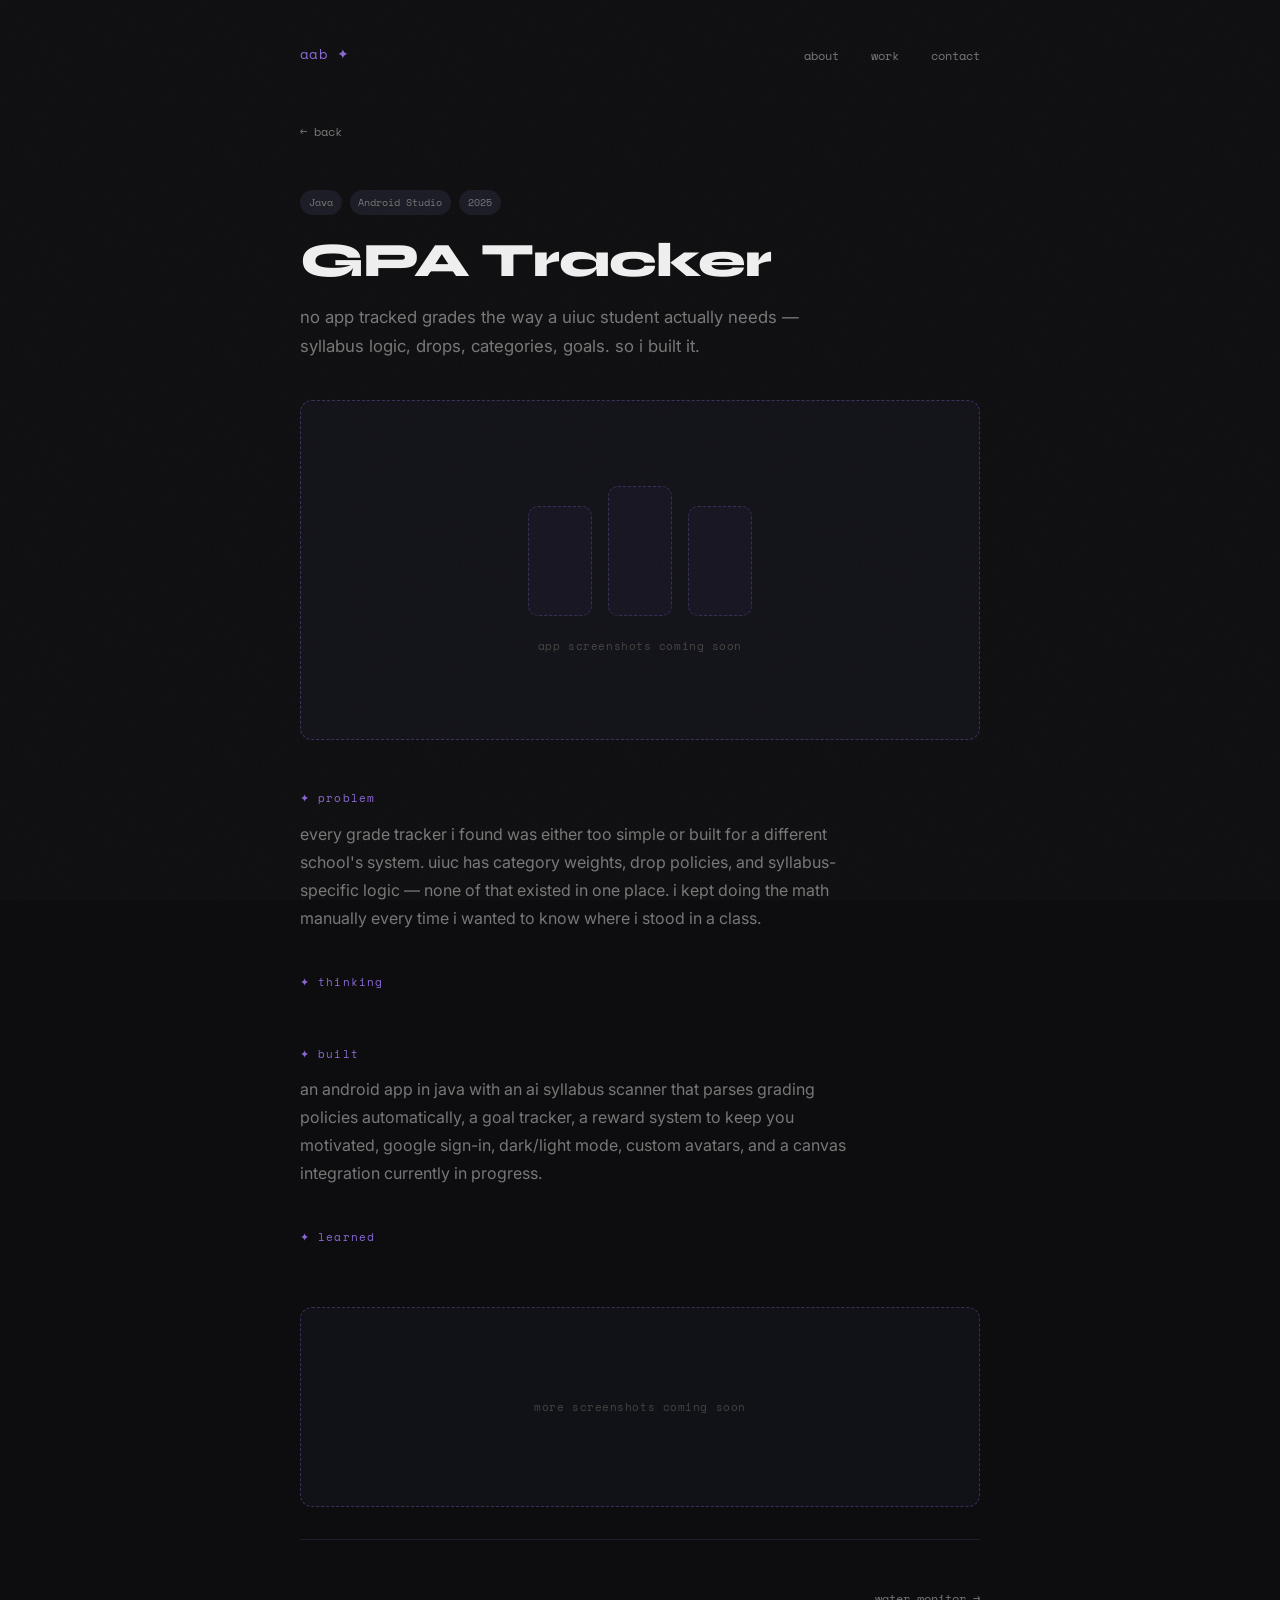
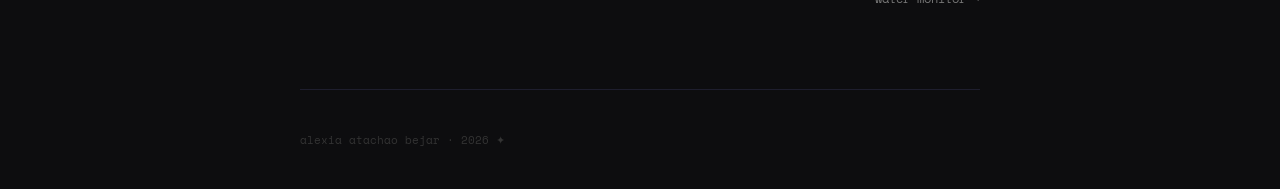
==== gpa-tracker.html @ 58e2b57b "initial commit" ====
<!DOCTYPE html>
<html lang="en">
<head>
  <meta charset="UTF-8">
  <meta name="viewport" content="width=device-width, initial-scale=1.0">
  <title>GPA Tracker — Alexia Atachao Bejar</title>
  <link rel="preconnect" href="https://fonts.googleapis.com">
  <link rel="preconnect" href="https://fonts.gstatic.com" crossorigin>
  <link href="https://fonts.googleapis.com/css2?family=Syne:wght@700;800&family=Space+Mono:wght@400;700&family=Inter:wght@400;500&display=swap" rel="stylesheet">
  <link rel="stylesheet" href="style.css">
</head>
<body>

  <nav>
    <a class="logo" href="index.html">aab ✦</a>
    <ul class="nav-links">
      <li><a href="index.html#about">about</a></li>
      <li><a href="index.html#projects">work</a></li>
      <li><a href="index.html#contact">contact</a></li>
    </ul>
  </nav>

  <div class="project-page">

    <a href="index.html#projects" class="back-link">← back</a>

    <header class="project-hero fade-up">
      <div class="project-tags">
        <span class="card-tag">Java</span>
        <span class="card-tag">Android Studio</span>
        <span class="card-tag">2025</span>
      </div>
      <h1>GPA Tracker</h1>
      <p class="project-lead">no app tracked grades the way a uiuc student actually needs — syllabus logic, drops, categories, goals. so i built it.</p>
    </header>

    <div class="img-placeholder img-phone fade-up">
      <div class="img-phone-inner">
        <span class="img-placeholder-screens">
          <span class="phone-frame"></span>
          <span class="phone-frame"></span>
          <span class="phone-frame"></span>
        </span>
        <p>app screenshots coming soon</p>
      </div>
    </div>

    <div class="project-sections fade-up">

      <div class="project-block">
        <p class="section-label">✦ problem</p>
        <p>every grade tracker i found was either too simple or built for a different school's system. uiuc has category weights, drop policies, and syllabus-specific logic — none of that existed in one place. i kept doing the math manually every time i wanted to know where i stood in a class.</p>
      </div>

      <div class="project-block">
        <p class="section-label">✦ thinking</p>
        <p><!-- how did you approach building this? what decisions did you make and why? --></p>
      </div>

      <div class="project-block">
        <p class="section-label">✦ built</p>
        <p>an android app in java with an ai syllabus scanner that parses grading policies automatically, a goal tracker, a reward system to keep you motivated, google sign-in, dark/light mode, custom avatars, and a canvas integration currently in progress.</p>
      </div>

      <div class="project-block">
        <p class="section-label">✦ learned</p>
        <p><!-- what surprised you? what would you do differently? --></p>
      </div>

    </div>

    <div class="img-placeholder fade-up">
      <span>more screenshots coming soon</span>
    </div>

    <div class="project-nav fade-up">
      <span></span>
      <a href="water-monitor.html">water monitor →</a>
    </div>

  </div>

  <footer>
    alexia atachao bejar · 2026 ✦
  </footer>

  <script src="script.js"></script>
</body>
</html>
---- style.css ----
/* ── Reset ── */
*, *::before, *::after { box-sizing: border-box; margin: 0; padding: 0; }

/* ── Tokens ── */
:root {
  --bg:      #0d0d0f;
  --surface: #111118;
  --border:  #1e1e2e;
  --accent:  #8b69d6;
  --text:    #f0f0f0;
  --muted:   #777;
  --max-w:   680px;
}

/* ── Grain overlay ── */
body::after {
  content: '';
  position: fixed;
  inset: 0;
  pointer-events: none;
  z-index: 9999;
  opacity: 0.045;
  background-image: url("data:image/svg+xml,%3Csvg viewBox='0 0 200 200' xmlns='http://www.w3.org/2000/svg'%3E%3Cfilter id='n'%3E%3CfeTurbulence type='fractalNoise' baseFrequency='0.75' numOctaves='4' stitchTiles='stitch'/%3E%3C/filter%3E%3Crect width='100%25' height='100%25' filter='url(%23n)'/%3E%3C/svg%3E");
  background-size: 200px 200px;
}

/* ── Base ── */
body {
  background: var(--bg);
  color: var(--text);
  font-family: 'Inter', sans-serif;
  font-size: 1rem;
  line-height: 1.75;
  padding: 0 1.5rem;
}

/* ── Scroll animations ── */
.fade-up {
  opacity: 0;
  transform: translateY(24px);
  transition: opacity 0.6s ease, transform 0.6s ease;
}

.fade-up.visible {
  opacity: 1;
  transform: translateY(0);
}

/* ── Nav ── */
nav {
  max-width: var(--max-w);
  margin: 0 auto;
  padding: 2.5rem 0 0;
  display: flex;
  justify-content: space-between;
  align-items: center;
}

.logo {
  font-family: 'Space Mono', monospace;
  font-weight: 400;
  font-size: 0.9rem;
  color: var(--accent);
  text-decoration: none;
  letter-spacing: 0.02em;
}

.nav-links {
  display: flex;
  gap: 2rem;
  list-style: none;
}

.nav-links a {
  color: var(--muted);
  text-decoration: none;
  font-family: 'Space Mono', monospace;
  font-size: 0.75rem;
  transition: color 0.2s;
}

.nav-links a:hover { color: var(--text); }
.nav-active { color: var(--accent) !important; }

/* ── Hero ── */
.hero {
  max-width: var(--max-w);
  margin: 0 auto;
  padding: 6rem 0 4rem;
}

.hero-eyebrow {
  font-family: 'Space Mono', monospace;
  font-size: 0.75rem;
  color: var(--muted);
  letter-spacing: 0.06em;
  margin-bottom: 1.5rem;
}

.hero h1 {
  font-family: 'Syne', sans-serif;
  font-size: clamp(2.4rem, 6vw, 3.6rem);
  font-weight: 800;
  line-height: 1.05;
  letter-spacing: -0.02em;
  margin-bottom: 1.5rem;
}

.hero h1 .name {
  color: var(--accent);
  text-shadow: 0 0 40px rgba(139, 105, 214, 0.4);
}

/* ── Blinking cursor ── */
.cursor {
  color: var(--accent);
  font-weight: 400;
  animation: blink 1s step-end infinite;
  margin-left: 2px;
}

@keyframes blink {
  0%, 100% { opacity: 1; }
  50% { opacity: 0; }
}

.tagline {
  font-size: 1.05rem;
  color: var(--muted);
  max-width: 500px;
  margin-bottom: 2.5rem;
  line-height: 1.7;
}

.hero-cta {
  display: flex;
  gap: 0.75rem;
  flex-wrap: wrap;
}

/* ── Buttons ── */
.btn {
  display: inline-block;
  padding: 0.65rem 1.4rem;
  border-radius: 6px;
  font-size: 0.8rem;
  font-family: 'Space Mono', monospace;
  text-decoration: none;
  transition: all 0.2s;
  cursor: pointer;
  border: none;
}

.btn-primary {
  background: var(--accent);
  color: #fff;
}

.btn-primary:hover {
  filter: brightness(1.15);
  box-shadow: 0 0 20px rgba(139, 105, 214, 0.45);
}

.btn-ghost {
  border: 1px solid #2a2a38;
  color: var(--muted);
  background: transparent;
}

.btn-ghost:hover {
  border-color: var(--accent);
  color: var(--text);
}

/* ── Star field ── */
.hero-visual {
  margin-top: 3.5rem;
  position: relative;
  height: 70px;
}

.star-field {
  position: relative;
  width: 100%;
  height: 100%;
}

.star {
  position: absolute;
  color: var(--accent);
  opacity: 0.5;
  animation: twinkle 3s ease-in-out infinite;
  user-select: none;
}

.s1 { top: 8px;  left: 20px;  font-size: 0.55rem; animation-delay: 0s; }
.s2 { top: 28px; left: 100px; font-size: 1rem;    animation-delay: 0.6s; }
.s3 { top: 4px;  left: 190px; font-size: 0.45rem; animation-delay: 1.1s; }
.s4 { top: 48px; left: 270px; font-size: 0.7rem;  animation-delay: 1.6s; }
.s5 { top: 14px; left: 350px; font-size: 0.85rem; animation-delay: 0.9s; }
.s6 { top: 42px; left: 430px; font-size: 0.5rem;  animation-delay: 1.3s; }
.s7 { top: 18px; left: 500px; font-size: 0.6rem;  animation-delay: 0.4s; }

@keyframes twinkle {
  0%, 100% { opacity: 0.5; transform: scale(1); }
  50% { opacity: 0.1; transform: scale(0.85); }
}

/* ── Section shared ── */
section {
  max-width: var(--max-w);
  margin: 0 auto;
  padding: 5rem 0;
  border-top: 1px solid var(--border);
}

.section-label {
  font-family: 'Space Mono', monospace;
  font-size: 0.7rem;
  color: var(--accent);
  letter-spacing: 0.1em;
  margin-bottom: 2rem;
}

/* ── About ── */
#about p {
  color: var(--muted);
  margin-bottom: 1.25rem;
}

#about p:last-child { margin-bottom: 0; }

/* ── Photos grid ── */
.photos-grid {
  display: grid;
  grid-template-columns: repeat(2, 1fr);
  gap: 0.75rem;
}

.photo-slot {
  aspect-ratio: 1;
  border-radius: 8px;
  overflow: hidden;
  background: var(--surface);
}

.photo-slot img {
  width: 100%;
  height: 100%;
  object-fit: cover;
  display: block;
}

.placeholder-photo {
  border: 1px dashed rgba(139, 105, 214, 0.25);
}

/* ── Spotify widget ── */
.spotify-widget {
  margin-top: 1.5rem;
  max-width: 480px;
}

.spotify-widget iframe {
  border-radius: 12px;
  display: block;
  width: 100%;
}

.spotify-placeholder {
  display: flex;
  align-items: center;
  gap: 1.25rem;
  padding: 1.25rem 1.5rem;
  background: var(--surface);
  border: 1px solid var(--border);
  border-radius: 12px;
}

/* ── Equalizer bars ── */
.eq-bars {
  display: flex;
  align-items: flex-end;
  gap: 3px;
  height: 28px;
  flex-shrink: 0;
}

.bar {
  display: block;
  width: 4px;
  background: var(--accent);
  border-radius: 2px;
  opacity: 0.7;
  animation: eq 1.2s ease-in-out infinite;
}

.b1 { animation-duration: 1.0s; animation-delay: 0.0s; }
.b2 { animation-duration: 1.3s; animation-delay: 0.2s; }
.b3 { animation-duration: 0.9s; animation-delay: 0.1s; }
.b4 { animation-duration: 1.1s; animation-delay: 0.3s; }
.b5 { animation-duration: 1.4s; animation-delay: 0.15s; }

@keyframes eq {
  0%, 100% { height: 6px; }
  50%       { height: 24px; }
}

.spotify-text {
  display: flex;
  flex-direction: column;
  gap: 0.2rem;
}

.spotify-label {
  font-family: 'Space Mono', monospace;
  font-size: 0.72rem;
  color: var(--accent);
  letter-spacing: 0.08em;
}

.spotify-hint {
  font-family: 'Space Mono', monospace;
  font-size: 0.65rem;
  color: #444;
}

.np-card {
  display: flex;
  align-items: center;
  gap: 1rem;
  padding: 0.85rem 1rem;
  background: var(--surface);
  border: 1px solid var(--border);
  border-radius: 12px;
  text-decoration: none;
  transition: border-color 0.2s;
  max-width: 480px;
}

.np-card:hover { border-color: rgba(139, 105, 214, 0.4); }

.np-art {
  width: 52px;
  height: 52px;
  border-radius: 6px;
  object-fit: cover;
  flex-shrink: 0;
}

.np-info {
  display: flex;
  flex-direction: column;
  gap: 0.3rem;
  overflow: hidden;
}

.np-title {
  font-family: 'Space Mono', monospace;
  font-size: 0.75rem;
  color: var(--text);
  white-space: nowrap;
  overflow: hidden;
  text-overflow: ellipsis;
}

.np-artist {
  font-family: 'Space Mono', monospace;
  font-size: 0.65rem;
  color: var(--muted);
  white-space: nowrap;
  overflow: hidden;
  text-overflow: ellipsis;
}

/* ── Projects ── */
.projects-grid {
  display: flex;
  flex-direction: column;
  gap: 1rem;
}

.project-card {
  background: var(--surface);
  border: 1px solid var(--border);
  border-radius: 10px;
  overflow: hidden;
  transition: border-color 0.2s, box-shadow 0.2s;
}

.project-card:hover {
  border-color: rgba(139, 105, 214, 0.4);
  box-shadow: 0 0 24px rgba(139, 105, 214, 0.08);
}

.card-header {
  width: 100%;
  background: none;
  border: none;
  color: inherit;
  font-family: inherit;
  text-align: left;
  padding: 1.6rem;
  cursor: pointer;
  display: block;
}

.card-meta {
  display: flex;
  justify-content: space-between;
  align-items: center;
  margin-bottom: 0.6rem;
}

.card-right {
  display: flex;
  align-items: center;
  gap: 0.75rem;
}

.card-number {
  font-family: 'Space Mono', monospace;
  font-size: 0.65rem;
  color: var(--accent);
  opacity: 0.7;
}

.card-tag {
  font-family: 'Space Mono', monospace;
  font-size: 0.65rem;
  color: var(--muted);
  background: #1a1a24;
  padding: 0.2rem 0.55rem;
  border-radius: 20px;
}

.card-chevron {
  font-size: 0.7rem;
  color: var(--muted);
  transition: transform 0.25s;
  display: inline-block;
}

.card-header[aria-expanded="true"] .card-chevron {
  transform: rotate(180deg);
}

.project-card h3 {
  font-family: 'Syne', sans-serif;
  font-size: 1.1rem;
  font-weight: 700;
  margin-bottom: 0.4rem;
  letter-spacing: -0.01em;
}

.problem {
  font-size: 0.875rem;
  color: var(--muted);
  line-height: 1.6;
}

/* ── Card detail (expandable) ── */
.card-detail {
  padding: 1.4rem 1.6rem 1.6rem;
  border-top: 1px solid var(--border);
}

.beat-grid {
  display: grid;
  grid-template-columns: 1fr 1fr;
  gap: 1.25rem;
}

.beat-block {
  display: flex;
  flex-direction: column;
  gap: 0.4rem;
}

.beat-label {
  font-family: 'Space Mono', monospace;
  font-size: 0.65rem;
  color: var(--accent);
  letter-spacing: 0.1em;
}

.beat-block p {
  font-size: 0.875rem;
  color: var(--muted);
  line-height: 1.6;
}

/* ── Now ── */
.now-text {
  color: var(--muted);
  max-width: 520px;
}

/* ── Contact ── */
.contact-line {
  color: var(--muted);
  margin-bottom: 1.5rem;
}

.contact-links {
  display: flex;
  gap: 1.5rem;
  flex-wrap: wrap;
}

.contact-links a {
  font-family: 'Space Mono', monospace;
  color: var(--text);
  text-decoration: none;
  font-size: 0.8rem;
  border-bottom: 1px solid #2a2a38;
  padding-bottom: 2px;
  transition: border-color 0.2s, color 0.2s;
}

.contact-links a:hover {
  border-color: var(--accent);
  color: var(--accent);
}

/* ── Footer ── */
footer {
  max-width: var(--max-w);
  margin: 0 auto;
  padding: 2.5rem 0;
  border-top: 1px solid var(--border);
  font-family: 'Space Mono', monospace;
  font-size: 0.7rem;
  color: #333;
}

/* ── Card as link ── */
a.card-header {
  display: block;
  text-decoration: none;
  color: inherit;
}

a.card-header:hover h3 {
  color: var(--accent);
}

/* ── Project pages ── */
.project-page {
  max-width: var(--max-w);
  margin: 0 auto;
  padding: 3rem 0 5rem;
}

.back-link {
  font-family: 'Space Mono', monospace;
  font-size: 0.75rem;
  color: var(--muted);
  text-decoration: none;
  display: inline-block;
  margin-bottom: 3rem;
  transition: color 0.2s;
}

.back-link:hover { color: var(--text); }

.project-hero {
  margin-bottom: 2.5rem;
}

.project-tags {
  display: flex;
  gap: 0.5rem;
  flex-wrap: wrap;
  margin-bottom: 1.25rem;
}

.project-hero h1 {
  font-family: 'Syne', sans-serif;
  font-size: clamp(2rem, 5vw, 3rem);
  font-weight: 800;
  line-height: 1.1;
  letter-spacing: -0.02em;
  margin-bottom: 1rem;
}

.project-lead {
  font-size: 1.05rem;
  color: var(--muted);
  max-width: 520px;
  line-height: 1.7;
}

/* ── Image placeholders ── */
.img-placeholder {
  width: 100%;
  background: var(--surface);
  border: 1px dashed rgba(139, 105, 214, 0.35);
  border-radius: 12px;
  display: flex;
  align-items: center;
  justify-content: center;
  color: #444;
  font-family: 'Space Mono', monospace;
  font-size: 0.7rem;
  letter-spacing: 0.05em;
  margin: 2rem 0;
  min-height: 200px;
}

.img-placeholder.img-phone {
  min-height: 340px;
}

.img-phone-inner {
  display: flex;
  flex-direction: column;
  align-items: center;
  gap: 1.25rem;
}

.img-placeholder-screens {
  display: flex;
  gap: 1rem;
  align-items: flex-end;
}

.phone-frame {
  display: block;
  width: 64px;
  height: 110px;
  border: 1px dashed rgba(139, 105, 214, 0.3);
  border-radius: 10px;
  background: rgba(139, 105, 214, 0.04);
}

.phone-frame:nth-child(2) {
  height: 130px;
}

.img-phone-inner p {
  color: #444;
  font-family: 'Space Mono', monospace;
  font-size: 0.7rem;
  letter-spacing: 0.05em;
}

/* ── Project sections ── */
.project-sections {
  display: flex;
  flex-direction: column;
  gap: 2.5rem;
  padding: 1rem 0;
}

.project-block p:not(.section-label) {
  color: var(--muted);
  max-width: 560px;
  line-height: 1.75;
}

.project-block .section-label {
  margin-bottom: 0.75rem;
}

/* ── Project navigation ── */
.project-nav {
  display: flex;
  justify-content: space-between;
  align-items: center;
  padding-top: 3rem;
  margin-top: 1rem;
  border-top: 1px solid var(--border);
}

.project-nav a {
  font-family: 'Space Mono', monospace;
  font-size: 0.75rem;
  color: var(--muted);
  text-decoration: none;
  transition: color 0.2s;
}

.project-nav a:hover { color: var(--accent); }

/* ── Responsive ── */
@media (max-width: 500px) {
  .beat-grid { grid-template-columns: 1fr; }
  .hero h1 { font-size: 2rem; }
  .hero-visual { display: none; }
  .photos-grid { grid-template-columns: repeat(2, 1fr); }
}
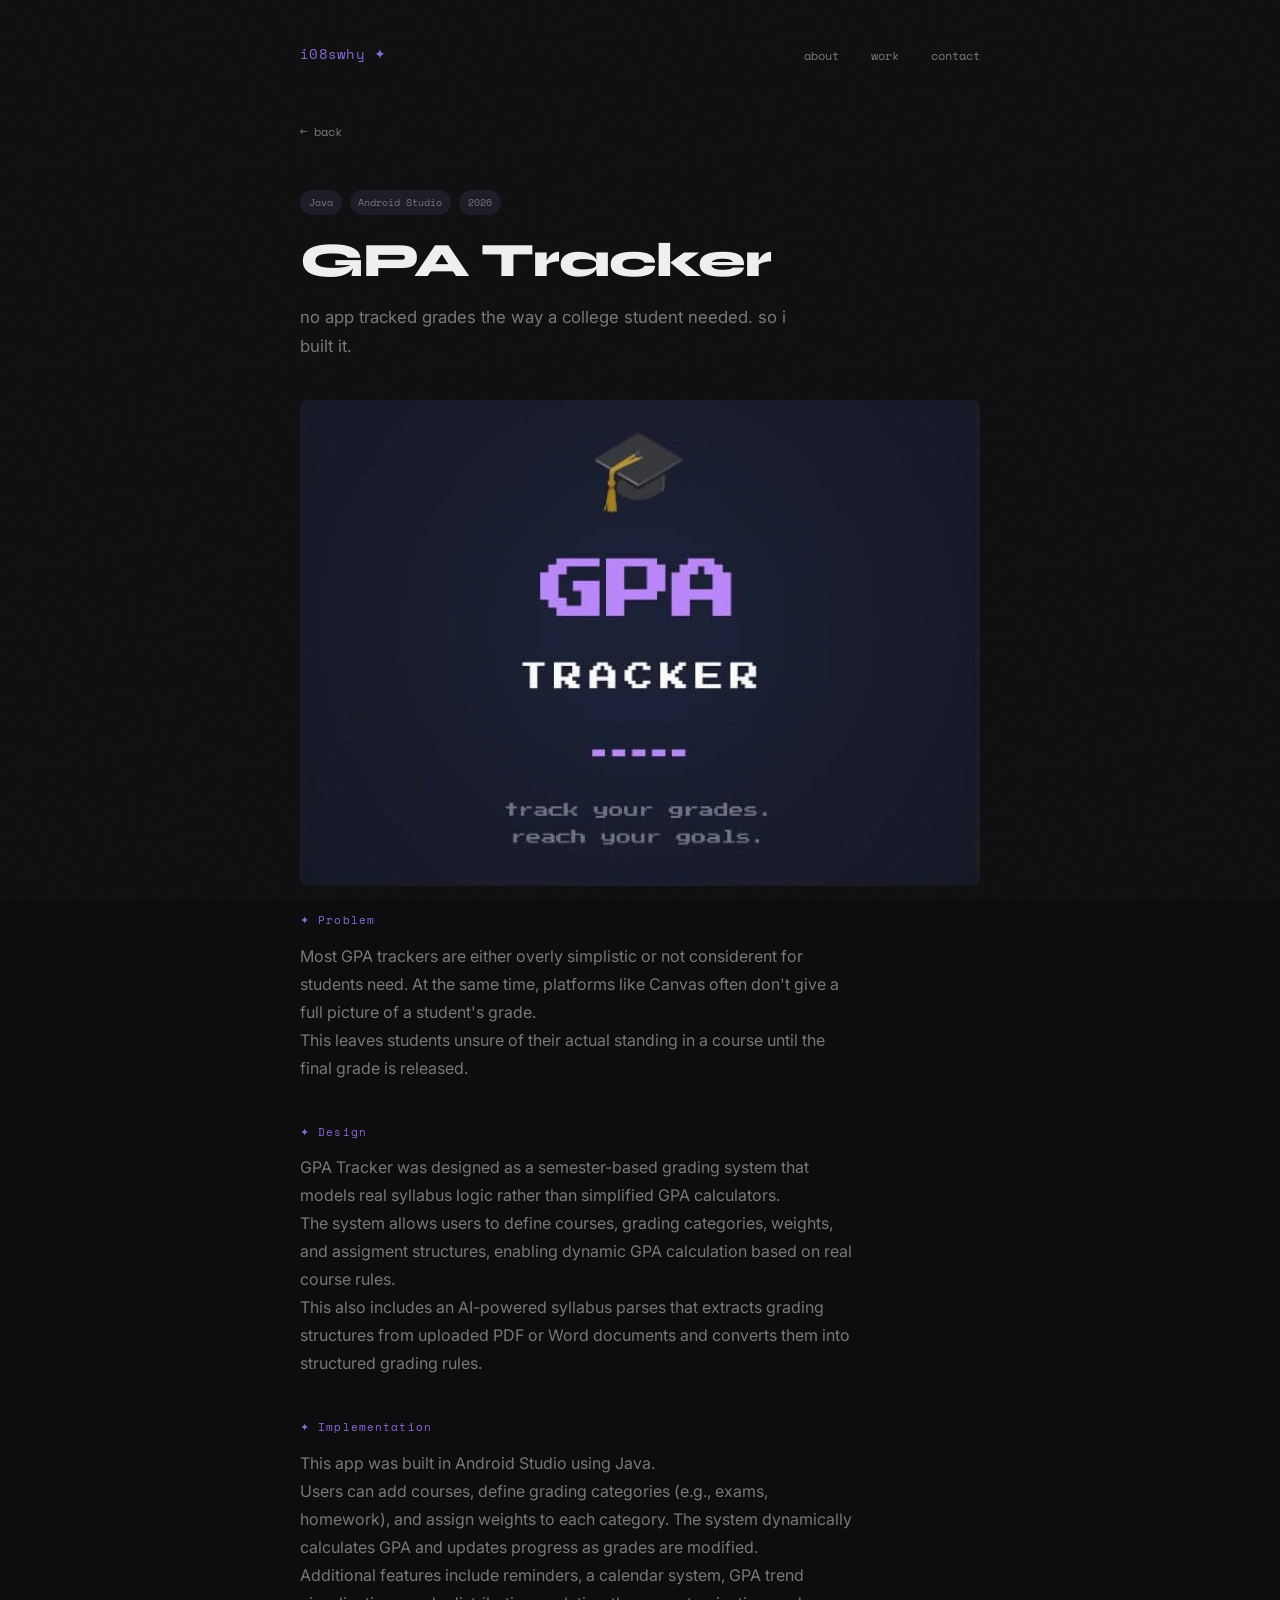
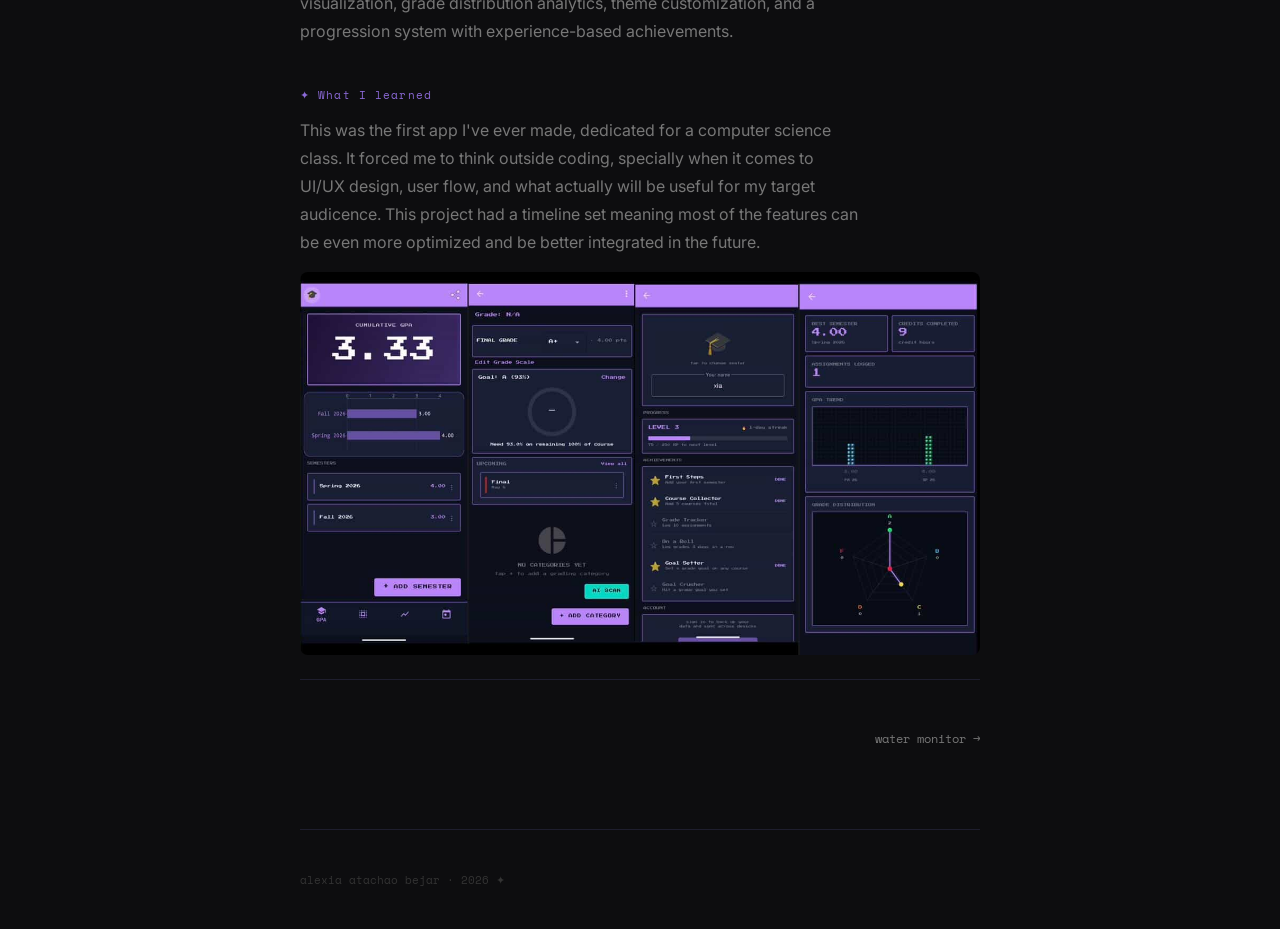
==== commit 30d5d18c: "finallylyylylyll" ====
--- a/gpa-tracker.html
+++ b/gpa-tracker.html
@@ -12,7 +12,7 @@
 <body>
 
   <nav>
-    <a class="logo" href="index.html">aab ✦</a>
+    <a class="logo" href="index.html">i08swhy ✦</a>
     <ul class="nav-links">
       <li><a href="index.html#about">about</a></li>
       <li><a href="index.html#projects">work</a></li>
@@ -28,49 +28,47 @@
       <div class="project-tags">
         <span class="card-tag">Java</span>
         <span class="card-tag">Android Studio</span>
-        <span class="card-tag">2025</span>
+        <span class="card-tag">2026</span>
       </div>
       <h1>GPA Tracker</h1>
-      <p class="project-lead">no app tracked grades the way a uiuc student actually needs — syllabus logic, drops, categories, goals. so i built it.</p>
+      <p class="project-lead">no app tracked grades the way a college student needed. so i built it.</p>
     </header>
 
-    <div class="img-placeholder img-phone fade-up">
-      <div class="img-phone-inner">
-        <span class="img-placeholder-screens">
-          <span class="phone-frame"></span>
-          <span class="phone-frame"></span>
-          <span class="phone-frame"></span>
-        </span>
-        <p>app screenshots coming soon</p>
-      </div>
+    <div class="fade-up">
+      <img src="GPA Tracker front.jpg" alt="GPA Tracker app screenshot" style="width:100%;border-radius:8px;">
     </div>
 
     <div class="project-sections fade-up">
 
       <div class="project-block">
-        <p class="section-label">✦ problem</p>
-        <p>every grade tracker i found was either too simple or built for a different school's system. uiuc has category weights, drop policies, and syllabus-specific logic — none of that existed in one place. i kept doing the math manually every time i wanted to know where i stood in a class.</p>
+        <p class="section-label">✦ Problem</p>
+        <p>Most GPA trackers are either overly simplistic or not considerent for students need. At the same time, platforms like Canvas often don't give a full picture of a student's grade.</p>
+        <p>This leaves students unsure of their actual standing in a course until the final grade is released.</p>
       </div>
 
       <div class="project-block">
-        <p class="section-label">✦ thinking</p>
-        <p><!-- how did you approach building this? what decisions did you make and why? --></p>
+        <p class="section-label">✦ Design</p>
+        <p><!-- how did you approach building this? what decisions did you make and why? -->GPA Tracker was designed as a semester-based grading system that models real syllabus logic rather than simplified GPA calculators.</p>
+        <p>The system allows users to define courses, grading categories, weights, and assigment structures, enabling dynamic GPA calculation based on real course rules.</p>
+        <p>This also includes an AI-powered syllabus parses that extracts grading structures from uploaded PDF or Word documents and converts them into structured grading rules.</p>
       </div>
 
       <div class="project-block">
-        <p class="section-label">✦ built</p>
-        <p>an android app in java with an ai syllabus scanner that parses grading policies automatically, a goal tracker, a reward system to keep you motivated, google sign-in, dark/light mode, custom avatars, and a canvas integration currently in progress.</p>
+        <p class="section-label">✦ Implementation</p>
+        <p>This app was built in Android Studio using Java.</p>
+        <p>Users can add courses, define grading categories (e.g., exams, homework), and assign weights to each category. The system dynamically calculates GPA and updates progress as grades are modified.</p>
+        <p>Additional features include reminders, a calendar system, GPA trend visualization, grade distribution analytics, theme customization, and a progression system with experience-based achievements.</p>
       </div>
 
       <div class="project-block">
-        <p class="section-label">✦ learned</p>
-        <p><!-- what surprised you? what would you do differently? --></p>
+        <p class="section-label">✦ What I learned</p>
+        <p><!-- what surprised you? what would you do differently? -->This was the first app I've ever made, dedicated for a computer science class. It forced me to think outside coding, specially when it comes to UI/UX design, user flow, and what actually will be useful for my target audicence. This project had a timeline set meaning most of the features can be even more optimized and be better integrated in the future.</p>
       </div>
 
     </div>
 
-    <div class="img-placeholder fade-up">
-      <span>more screenshots coming soon</span>
+    <div class="fade-up">
+      <img src="GPA Tracker other.jpg" alt="GPA Tracker app screenshot" style="width:100%;border-radius:8px;">
     </div>
 
     <div class="project-nav fade-up">
--- a/style.css
+++ b/style.css
@@ -232,13 +232,13 @@
 
 /* ── Photos grid ── */
 .photos-grid {
-  display: grid;
-  grid-template-columns: repeat(2, 1fr);
-  gap: 0.75rem;
+  column-count: 3;
+  column-gap: 0.75rem;
 }
 
 .photo-slot {
-  aspect-ratio: 1;
+  break-inside: avoid;
+  margin-bottom: 0.75rem;
   border-radius: 8px;
   overflow: hidden;
   background: var(--surface);
@@ -246,12 +246,12 @@
 
 .photo-slot img {
   width: 100%;
-  height: 100%;
-  object-fit: cover;
   display: block;
+  cursor: zoom-in;
 }
 
 .placeholder-photo {
+  aspect-ratio: 1;
   border: 1px dashed rgba(139, 105, 214, 0.25);
 }
 
@@ -304,6 +304,11 @@
 @keyframes eq {
   0%, 100% { height: 6px; }
   50%       { height: 24px; }
+}
+
+.eq-bars.paused .bar {
+  animation: none;
+  height: 6px;
 }
 
 .spotify-text {
@@ -688,5 +693,5 @@
   .beat-grid { grid-template-columns: 1fr; }
   .hero h1 { font-size: 2rem; }
   .hero-visual { display: none; }
-  .photos-grid { grid-template-columns: repeat(2, 1fr); }
-}
+  .photos-grid { column-count: 2; }
+}
